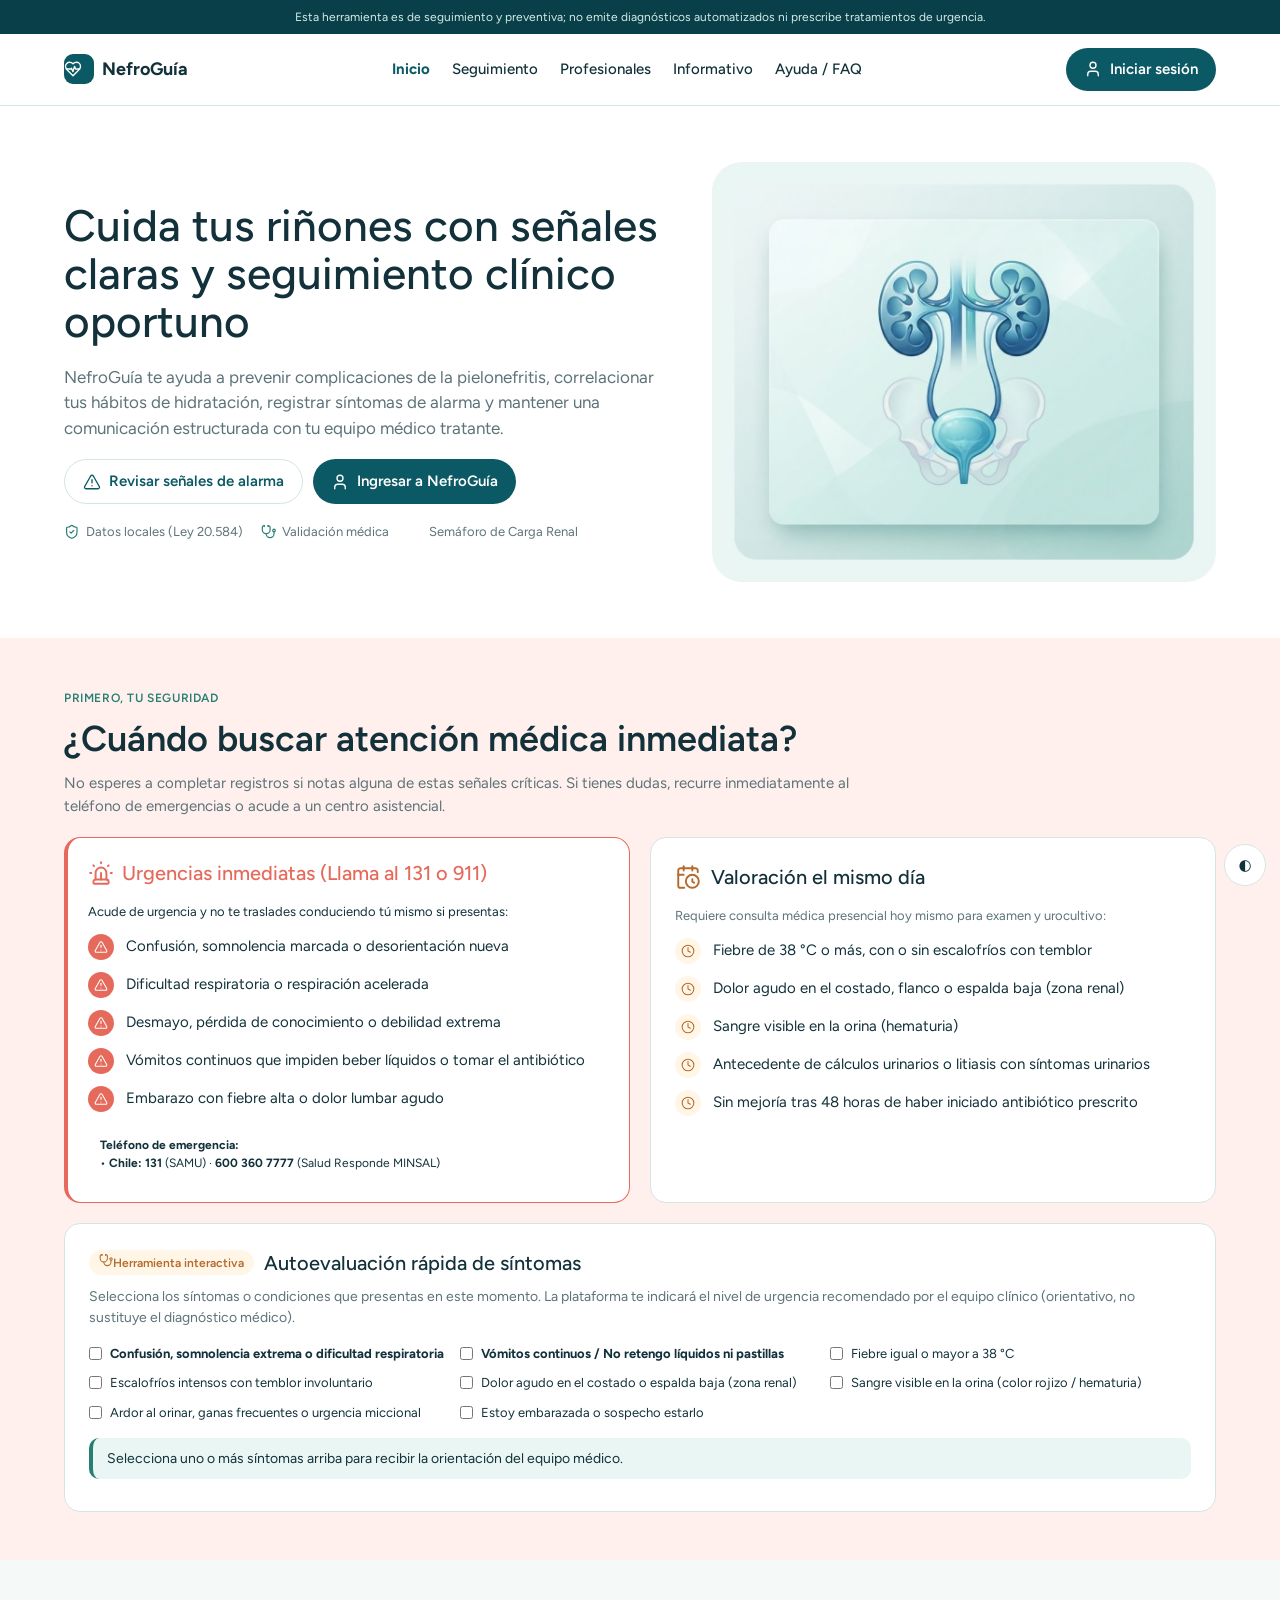
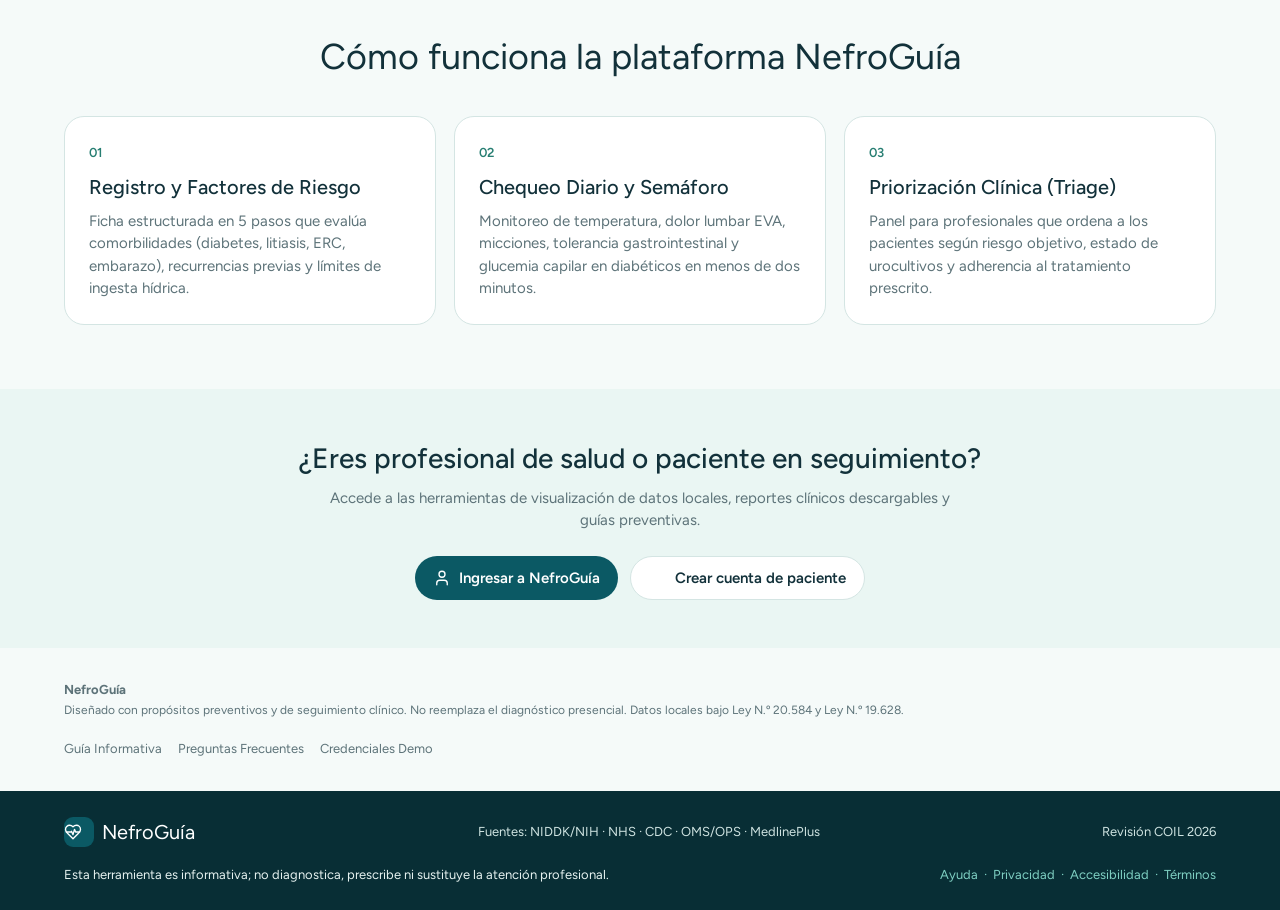
==== index.html @ efc97f4a "Primer commit" ====
<!DOCTYPE html>
<html lang="es">
<head>
<meta charset="utf-8">
<meta name="viewport" content="width=device-width, initial-scale=1, viewport-fit=cover">
<title>NefroGuía · Prevención y Seguimiento de Pielonefritis</title>
<link href="https://fonts.googleapis.com/css2?family=Figtree:wght@400;500;600;700&display=swap" rel="stylesheet">
<link rel="stylesheet" href="css/styles.css">
<link rel="stylesheet" href="css/extras.css">
</head>
<body data-footer>
<div class="bar">Esta herramienta es de seguimiento y preventiva; no emite diagnósticos automatizados ni prescribe tratamientos de urgencia.</div>
<section class="v on" id="inicio">
<header class="top">
  <a class="logo" href="index.html"><i data-i="logo"></i>NefroGuía</a>
  <nav class="nav" aria-label="Navegación principal">
    <a class="on" href="index.html">Inicio</a>
    <a href="registro.html">Seguimiento</a>
    <a href="clinico.html">Profesionales</a>
    <a href="informativo.html">Informativo</a>
    <a href="ayuda.html">Ayuda / FAQ</a>
  </nav>
  <a class="btn" href="acceso.html"><i data-i="user"></i>Iniciar sesión</a>
</header>

<main>
<!-- HERO -->
<div class="hero">
  <div style="display:grid;gap:18px">
    <h1>Cuida tus riñones con señales claras y seguimiento clínico oportuno</h1>
    <p class="mute" style="font-size:17px;line-height:1.5">NefroGuía te ayuda a prevenir complicaciones de la pielonefritis, correlacionar tus hábitos de hidratación, registrar síntomas de alarma y mantener una comunicación estructurada con tu equipo médico tratante.</p>
    <div style="display:flex;gap:10px;flex-wrap:wrap">
      <a class="btn o" href="#alarma" style="color:var(--hl)"><i data-i="alert"></i>Revisar señales de alarma</a>
      <a class="btn" href="acceso.html"><i data-i="user"></i>Ingresar a NefroGuía</a>
    </div>
    <div class="trust">
      <span><i data-i="shield"></i>Datos locales (Ley 20.584)</span>
      <span><i data-i="steth"></i>Validación médica</span>
      <span><i data-i="check"></i>Semáforo de Carga Renal</span>
    </div>
  </div>
  <div class="art">
    <img src="img/hero-renal.png" alt="Ilustración del aparato renal y urinario" loading="eager">
  </div>
</div>

<!-- SECCIÓN ALARMA Y AUTOEVALUACIÓN RÁPIDA (Págs. 15 y 16 del PDF) -->
<div class="sec" id="alarma" style="background:var(--redbg)">
  <span class="eb">Primero, tu seguridad</span>
  <h2 style="margin:4px 0 6px;font-weight:600;font-size:clamp(26px,4vw,36px)">¿Cuándo buscar atención médica inmediata?</h2>
  <p class="mute" style="margin-bottom:20px;max-width:800px">No esperes a completar registros si notas alguna de estas señales críticas. Si tienes dudas, recurre inmediatamente al teléfono de emergencias o acude a un centro asistencial.</p>
  
  <div class="grid" style="grid-template-columns:repeat(auto-fit,minmax(320px,1fr));gap:20px">
    <div class="urg c" style="border-left:4px solid var(--red)">
      <h3 style="color:var(--red);display:flex;align-items:center;gap:8px"><i data-i="siren"></i>Urgencias inmediatas (Llama al 131 o 911)</h3>
      <p style="font-size:13px;margin:4px 0 12px;color:var(--tx)">Acude de urgencia y no te traslades conduciendo tú mismo si presentas:</p>
      <ul class="il">
        <li><span class="b"><i data-i="alert"></i></span>Confusión, somnolencia marcada o desorientación nueva</li>
        <li><span class="b"><i data-i="alert"></i></span>Dificultad respiratoria o respiración acelerada</li>
        <li><span class="b"><i data-i="alert"></i></span>Desmayo, pérdida de conocimiento o debilidad extrema</li>
        <li><span class="b"><i data-i="alert"></i></span>Vómitos continuos que impiden beber líquidos o tomar el antibiótico</li>
        <li><span class="b"><i data-i="alert"></i></span>Embarazo con fiebre alta o dolor lumbar agudo</li>
      </ul>
      <div class="note" style="margin-top:14px;background:var(--card);border-radius:8px;padding:10px 12px;font-size:12px;color:var(--ink)">
        <b>Teléfono de emergencia:</b><br>
        • <b>Chile:</b> <b>131</b> (SAMU) · <b>600 360 7777</b> (Salud Responde MINSAL)<br>
      </div>
    </div>

    <div class="card" style="border-radius:16px;padding:24px">
      <h3 class="ih"><i data-i="calclock"></i>Valoración el mismo día</h3>
      <p style="font-size:13px;margin:4px 0 12px;color:var(--mute)">Requiere consulta médica presencial hoy mismo para examen y urocultivo:</p>
      <ul class="il cl">
        <li><span class="b"><i data-i="clock"></i></span>Fiebre de 38 °C o más, con o sin escalofríos con temblor</li>
        <li><span class="b"><i data-i="clock"></i></span>Dolor agudo en el costado, flanco o espalda baja (zona renal)</li>
        <li><span class="b"><i data-i="clock"></i></span>Sangre visible en la orina (hematuria)</li>
        <li><span class="b"><i data-i="clock"></i></span>Antecedente de cálculos urinarios o litiasis con síntomas urinarios</li>
        <li><span class="b"><i data-i="clock"></i></span>Sin mejoría tras 48 horas de haber iniciado antibiótico prescrito</li>
      </ul>
    </div>
  </div>

  <!-- Contenedor dinámico de autochequeo inyectado por js/index.js -->
  <div id="autocheck-container" style="margin-top:20px"></div>
</div>

<!-- CÓMO FUNCIONA -->
<div class="sec" style="padding:64px 5vw">
  <div class="mid">
    <h2>Cómo funciona la plataforma NefroGuía</h2>
  </div>
  <div class="c3" style="margin-top:32px">
    <div class="card">
      <span class="n">01</span>
      <h3>Registro y Factores de Riesgo</h3>
      <p class="mute">Ficha estructurada en 5 pasos que evalúa comorbilidades (diabetes, litiasis, ERC, embarazo), recurrencias previas y límites de ingesta hídrica.</p>
    </div>
    <div class="card">
      <span class="n">02</span>
      <h3>Chequeo Diario y Semáforo</h3>
      <p class="mute">Monitoreo de temperatura, dolor lumbar EVA, micciones, tolerancia gastrointestinal y glucemia capilar en diabéticos en menos de dos minutos.</p>
    </div>
    <div class="card">
      <span class="n">03</span>
      <h3>Priorización Clínica (Triage)</h3>
      <p class="mute">Panel para profesionales que ordena a los pacientes según riesgo objetivo, estado de urocultivos y adherencia al tratamiento prescrito.</p>
    </div>
  </div>
</div>

<!-- LLAMADO A LA ACCIÓN -->
<div class="sec" style="background:var(--mint);padding:48px 5vw;text-align:center">
  <h2 style="font-size:28px">¿Eres profesional de salud o paciente en seguimiento?</h2>
  <p class="mute" style="max-width:640px;margin:8px auto 24px">Accede a las herramientas de visualización de datos locales, reportes clínicos descargables y guías preventivas.</p>
  <div style="display:flex;justify-content:center;gap:12px;flex-wrap:wrap">
    <a class="btn" href="acceso.html"><i data-i="user"></i>Ingresar a NefroGuía</a>
    <a class="btn o" href="registro.html"><i data-i="form"></i>Crear cuenta de paciente</a>
  </div>
</div>
</main>

<footer class="ft" style="padding:32px 5vw;background:var(--bg);border-top:1px solid var(--bd);font-size:13px;color:var(--mute)">
  <div style="max-width:1200px;margin:auto;display:flex;justify-content:space-between;flex-wrap:wrap;gap:20px;align-items:center">
    <div>
      <b>NefroGuía</b><br>
      <span style="font-size:12px">Diseñado con propósitos preventivos y de seguimiento clínico. No reemplaza el diagnóstico presencial. Datos locales bajo Ley N.º 20.584 y Ley N.º 19.628.</span>
    </div>
    <div style="display:flex;gap:16px">
      <a href="informativo.html">Guía Informativa</a>
      <a href="ayuda.html">Preguntas Frecuentes</a>
      <a href="acceso.html">Credenciales Demo</a>
    </div>
  </div>
</footer>
</section>

<script src="js/app.js"></script>
<script src="js/ui.js"></script>
<script src="js/index.js"></script>
</body>
</html>
---- css/styles.css ----
:root{--hl:#0b5964;--bg:#f5faf9;--card:#fff;--ink:#12313a;--mute:#5d7379;--dk:#0b5964;--dk2:#082e35;--hero:#083f48;--side2:#15393f;--sideon:#184448;--mint:#eaf6f3;--tagbg:#def7f4;--neu:#edf5f7;--acc:#277e72;--red:#e66a5c;--redbg:#fff0ed;--amb:#b66a2b;--ambbg:#fff6e7;--line:#d4e5e3;--bar:#78c9ba;box-sizing:border-box;padding-top:env(safe-area-inset-top,0px);padding-bottom:env(safe-area-inset-bottom,0px)}
@media(prefers-color-scheme:dark){:root:not([data-theme="light"]){--hl:#8fd4c8;--bg:#0a1d21;--card:#102a2f;--ink:#e6f2f0;--mute:#9bb4b8;--mint:#15363a;--tagbg:#174047;--neu:#14323a;--acc:#5fc2b2;--amb:#e0a060;--line:#1f4248;--redbg:#3a1f1c;--ambbg:#3a2c17}}
:root[data-theme="dark"]{--hl:#8fd4c8;--bg:#0a1d21;--card:#102a2f;--ink:#e6f2f0;--mute:#9bb4b8;--mint:#15363a;--tagbg:#174047;--neu:#14323a;--acc:#5fc2b2;--amb:#e0a060;--line:#1f4248;--redbg:#3a1f1c;--ambbg:#3a2c17}
html{scroll-padding-top:env(safe-area-inset-top,0px)}
*{box-sizing:border-box}body{margin:0;background:var(--bg);color:var(--ink);font:15px/1.5 Figtree,system-ui,sans-serif}
h1,h2,h3,p{margin:0}h1{font-size:clamp(28px,5vw,44px);line-height:1.1;font-weight:500}h2{font-size:clamp(22px,3.5vw,30px);font-weight:500}h3{font-size:16px;font-weight:500}
a{color:inherit;text-decoration:none}button{font:inherit;cursor:pointer}:focus-visible{outline:3px solid var(--acc);outline-offset:2px}
.bar{background:var(--hero);color:#d5ebe8;text-align:center;font-size:12px;padding:8px 12px}
.top{display:flex;align-items:center;gap:20px;padding:14px 5vw;background:var(--card);border-bottom:1px solid var(--line);flex-wrap:wrap}
.logo{display:flex;align-items:center;gap:8px;font-weight:700;font-size:18px}.logo i{width:30px;height:30px;border-radius:9px;background:var(--dk);color:#fff;display:grid;place-items:center;font-style:normal}
.nav{display:flex;gap:22px;margin:0 auto;font-weight:500}.nav a.on{font-weight:700;color:var(--hl)}
.btn{border:0;border-radius:99px;padding:10px 18px;font-weight:600;background:var(--dk);color:#fff;display:inline-flex;align-items:center;justify-content:center;gap:8px}.btn.o{background:none;border:1px solid var(--line);color:var(--ink)}.btn.r{background:var(--red)}
.wrap{padding:0 5vw}.sec{padding:48px 5vw}.grid{display:grid;gap:16px;grid-template-columns:repeat(auto-fit,minmax(220px,1fr))}
.card{background:var(--card);border:1px solid var(--line);border-radius:16px;padding:20px}
.tag{display:inline-block;background:var(--tagbg);color:var(--acc);border-radius:99px;padding:3px 12px;font-size:12px;font-weight:600}
.hero{display:grid;grid-template-columns:1.1fr .9fr;gap:32px;align-items:center;padding:56px 5vw;background:var(--card)}
.hero .art{display:block}.hero .art img{display:block;width:100%;height:auto;border-radius:28px}
.mute{color:var(--mute)}.urg{background:var(--redbg);border:1.5px solid var(--red);border-radius:16px;padding:20px}.amb{background:var(--ambbg);color:var(--amb);border-radius:10px;padding:10px 14px}
.dark{background:var(--hero);color:#fff}.cta{display:flex;justify-content:space-between;align-items:center;gap:20px;flex-wrap:wrap;background:var(--hero);color:#fff;border-radius:20px;padding:32px}
.faq{background:var(--card);border:1px solid var(--line);border-radius:12px;margin-bottom:10px}.faq.open{border-color:var(--acc)}.faq button{width:100%;background:none;border:0;text-align:left;padding:14px 18px;font-weight:600;color:var(--ink);display:flex;justify-content:space-between;gap:12px}.faq p,.faq .faq-content{display:none;padding:0 18px 16px;color:var(--mute)}.faq.open p,.faq.open .faq-content{display:block}.faq .faq-content p{display:block;padding:0;color:inherit}
.login{display:grid;grid-template-columns:1fr 1fr;min-height:80vh}.login .l{background:var(--hero);color:#fff;padding:56px 5vw;display:flex;flex-direction:column;justify-content:center;gap:16px}.login .r{display:grid;place-items:center;padding:24px}
.role{display:grid;grid-template-columns:1fr 1fr;gap:10px;margin:14px 0}.role button{border:1.5px solid var(--line);background:var(--card);color:var(--ink);border-radius:12px;padding:10px;text-align:left}.role .on{border-color:var(--acc);background:var(--mint)}
input,select{width:100%;padding:10px 12px;border:1px solid var(--line);border-radius:10px;background:var(--card);color:var(--ink);font:inherit;margin:4px 0 12px}label{font-size:13px;font-weight:600}
.app{display:grid;grid-template-columns:240px 1fr;min-height:100vh}.side{background:var(--dk2);color:#cfe6e2;padding:20px 14px;display:flex;flex-direction:column;gap:6px}.side a{padding:9px 12px;border-radius:10px}.side a.on{background:var(--sideon);color:#fff}
.main{padding:0 0 32px;display:flex;flex-direction:column;min-width:0}.head{display:flex;justify-content:space-between;align-items:center;gap:12px;flex-wrap:wrap}
.kpi b{display:block;font-size:26px;font-weight:500}.two{display:grid;grid-template-columns:1.5fr 1fr;gap:16px}
.row{display:flex;justify-content:space-between;align-items:center;gap:10px;padding:11px 14px;border-radius:10px;background:var(--neu);margin-bottom:8px;font-size:14px}.row.w{background:var(--ambbg);color:var(--amb)}
.bars{display:flex;gap:12px;height:170px;margin:14px 0}.bars .bc{flex:1;display:flex;flex-direction:column;gap:8px;align-items:stretch}.bars .bw{flex:1;display:flex;align-items:flex-end}.bars i{display:block;width:100%;background:var(--bar);border-radius:8px 8px 0 0}.bars .bc:last-child i{background:var(--dk)}.bars small{text-align:center;font-size:12px;color:var(--mute)}
table{width:100%;border-collapse:collapse;font-size:14px}th{text-align:left;color:var(--mute);font-size:12px;padding:8px}td{padding:12px 8px;border-top:1px solid var(--line)}.tw{overflow-x:auto}
.pill{border-radius:99px;padding:3px 10px;font-size:12px;font-weight:600;background:var(--mint);color:var(--acc);white-space:nowrap}.pill.r{background:var(--redbg);color:var(--red)}.pill.a{background:var(--ambbg);color:var(--amb)}
.steps{display:grid;grid-template-columns:230px 1fr;gap:28px;padding:28px 5vw}.steps li{padding:8px 0;list-style:none;color:var(--mute)}.steps li.on{color:var(--ink);font-weight:700}
.ck{display:grid;grid-template-columns:repeat(auto-fit,minmax(200px,1fr));gap:10px}.ck label{font-weight:400;display:flex;gap:8px;align-items:center}.ck input{width:auto;margin:0}
.ep{display:grid;grid-template-columns:110px 1fr 1fr;gap:8px;margin-bottom:8px;align-items:center}.ep span:nth-child(2){background:var(--ambbg);color:var(--amb);padding:8px 12px;border-radius:8px}.ep span:nth-child(3){background:var(--mint);color:var(--acc);padding:8px 12px;border-radius:8px}
.v{display:none}.v.on{display:block}.side-h{display:none}
@media(max-width:820px){.hero,.login,.two,.steps,.app{grid-template-columns:1fr}.side{flex-direction:row;overflow-x:auto}.nav{display:none}.ep{grid-template-columns:1fr}}
@media(prefers-reduced-motion:no-preference){.v.on{animation:f .25s}@keyframes f{from{opacity:.4}}}
---- css/extras.css ----
/* Componentes nuevos de NefroGuía */
.toast{position:fixed;left:50%;bottom:24px;transform:translateX(-50%);background:var(--dk);color:#fff;padding:12px 20px;border-radius:99px;font-weight:600;z-index:99;box-shadow:0 8px 24px #0004}
.theme{position:fixed;right:14px;bottom:14px;z-index:90;border:1px solid var(--line);background:var(--card);color:var(--ink);border-radius:99px;width:42px;height:42px}
[hidden]{display:none!important}
.tl{display:flex;align-items:center;gap:10px}.dot{width:14px;height:14px;border-radius:50%;background:#2e9e5b;flex:none}.dot.a{background:#e0902b}.dot.r{background:var(--red)}
.sem{display:flex;gap:14px;align-items:center}.sem .lamp{display:flex;flex-direction:column;gap:5px;background:var(--dk2);padding:8px;border-radius:12px}.sem .lamp i{width:16px;height:16px;border-radius:50%;background:#ffffff22}.sem .lamp i.on.g{background:#2e9e5b}.sem .lamp i.on.a{background:#e0902b}.sem .lamp i.on.r{background:var(--red)}
.nudge{border-left:4px solid var(--acc);background:var(--mint);border-radius:10px;padding:10px 14px;margin-bottom:8px}.nudge.r{border-color:var(--red);background:var(--redbg)}.nudge.a{border-color:var(--amb);background:var(--ambbg)}
.fg{display:grid;grid-template-columns:repeat(auto-fit,minmax(180px,1fr));gap:0 14px}
.chat{display:flex;flex-direction:column;gap:8px;max-height:280px;overflow:auto;margin-bottom:10px}.msg{max-width:80%;padding:8px 12px;border-radius:14px;background:var(--mint)}.msg.me{align-self:flex-end;background:var(--dk);color:#fff}.msg small{display:block;opacity:.7}
.qr{display:flex;gap:6px;flex-wrap:wrap;margin-bottom:10px}.qr button{border:1px solid var(--line);background:var(--card);color:var(--ink);border-radius:99px;padding:5px 12px;font-size:13px}
.stepper{display:flex;align-items:center;gap:12px}.stepper button{width:38px;height:38px;border-radius:50%;border:1px solid var(--line);background:var(--card);color:var(--ink);font-size:20px}
.side a{cursor:pointer}.err{color:var(--red);font-size:12px;margin:-8px 0 10px}
.edu{display:grid;gap:10px}.edu .card h3{margin-bottom:4px}
@media print{.side,.bar,.theme,.btn,.qr{display:none!important}.app{display:block}}

.hint{display:block;margin:-8px 0 12px;font-size:12px;color:var(--mute)}
.pwr{list-style:none;margin:-4px 0 8px;padding:0;display:grid;gap:2px;font-size:12px;color:var(--mute)}
.pwr li::before{content:"○ ";color:var(--mute)}.pwr li.ok{color:var(--acc)}.pwr li.ok::before{content:"✔ ";color:var(--acc)}
.pws{height:6px;border-radius:99px;background:var(--neu);margin:0 0 12px;overflow:hidden}.pws i{display:block;height:100%;width:0;border-radius:99px;background:var(--red);transition:width .2s}
.pws.m i{background:var(--amb)}.pws.f i{background:var(--acc)}
.pwl{display:block;font-size:12px;margin:-8px 0 12px;color:var(--mute)}

/* ====== Iconos ====== */
.ic{display:inline-block;width:1.2em;height:1.2em;stroke:currentColor;fill:none;stroke-width:1.8;stroke-linecap:round;stroke-linejoin:round;flex:none;vertical-align:-.22em}
i[data-i]{font-style:normal;display:inline-flex;align-items:center}
.logo .ic{width:18px;height:18px}
em{font-style:normal}
input[type=checkbox]{width:auto;margin:0}
/* ====== Barra lateral y cabecera de app ====== */
@media(min-width:821px){.side{position:sticky;top:0;height:100vh;align-self:start;overflow-y:auto}}
.brand{display:flex;align-items:center;gap:10px;font-size:20px;color:#fff;margin-bottom:14px}
.brand i{width:36px;height:36px;border-radius:10px;background:var(--dk);display:grid;place-items:center}
.brand .ic{width:20px;height:20px}
.rc{background:var(--side2);border-radius:12px;padding:12px 14px;margin-bottom:14px}
.rc span{display:block;font-size:11px;font-weight:600;letter-spacing:.04em;color:#8fd4c8}
.rc b{display:block;color:#fff;font-weight:500;font-size:15px}
.side a{display:flex;align-items:center;gap:12px;color:#cfe6e2}.side a:hover{background:var(--side2)}
.side a.out{margin-top:auto}
.hc{background:var(--side2);border-radius:12px;padding:14px;margin-top:14px;font-size:12px;line-height:1.4;color:#b9d6d3}
.hc b{display:block;color:#fff;font-size:13px;font-weight:600;margin-bottom:4px}
.main>.bar{width:100%}
[data-panel]{padding:0 4vw}
[data-panel="0"]{display:flex;flex-direction:column;gap:18px}
[data-panel]>.head:first-child,[data-panel]>h2:first-child{margin:0 -4vw 18px;padding:16px 4vw;background:var(--card);border-bottom:1px solid var(--line)}
[data-panel="0"]>.head:first-child{margin-bottom:0}
[data-panel]>.head:first-child h2,[data-panel]>h2:first-child{font-size:24px}
.hr{display:flex;align-items:center;gap:10px}
.av{display:grid;place-items:center;width:40px;height:40px;border-radius:50%;background:var(--mint);color:var(--hl);font-size:13px;font-weight:600}
.btn.o{background:var(--card)}
.kpi small.mute{color:var(--acc)}
/* alerta del paciente */
.urg.al{display:flex;gap:16px;align-items:center;flex-wrap:wrap}
.urg.al>div{flex:1;min-width:240px}
.ai{display:grid;place-items:center;width:46px;height:46px;border-radius:50%;background:var(--red);color:#fff;flex:none}
.ai .ic{width:22px;height:22px}
.urg h3{color:var(--red)}
/* filas con ícono */
.row .rl{display:flex;align-items:center;gap:12px;color:var(--mute)}
.row.w .rl{color:var(--amb)}
.ti{display:grid;place-items:center;width:36px;height:36px;border-radius:10px;background:var(--card);color:var(--acc);flex:none}
.row.w .ti{color:var(--amb)}
.row{padding:12px 14px}
.row b{font-weight:500}.row.w b{color:var(--amb)}
.card.head{align-items:center}
.card.head .ti{background:var(--mint)}
.card.head>.rl{display:flex;align-items:center;gap:12px}
/* tabla clínica */
.pn{display:flex;align-items:center;gap:12px}
.av2{display:grid;place-items:center;width:38px;height:38px;border-radius:50%;background:var(--mint);color:var(--acc);font-size:12px;font-weight:600;flex:none}
.av2.r{background:var(--redbg);color:var(--red)}.av2.a{background:var(--ambbg);color:var(--amb)}
td .ic{color:var(--mute);margin-left:8px}
.sub{font-size:13px;color:var(--mute)}
.banner{display:flex;gap:12px;align-items:center;background:var(--mint);border-radius:12px;padding:12px 16px;font-size:14px}
.banner .ic{color:var(--acc);width:20px;height:20px}
/* ====== Pie de página ====== */
.ft{background:var(--dk2);color:#cfe3e1;padding:26px 5vw;display:grid;gap:18px;font-size:13px}
.ft1,.ft2{display:flex;justify-content:space-between;align-items:center;gap:18px;flex-wrap:wrap}
.ft .logo{color:#fff;font-size:20px;font-weight:400}.ft .logo i{background:var(--dk)}
.ft2{color:#e6f2f0}.ft2 nav{display:flex;gap:6px;color:#7fd0c3}.ft2 nav a+a::before{content:"·";margin-right:6px;color:#7fd0c3}
/* ====== Inicio ====== */
.eb{font-size:12px;font-weight:600;letter-spacing:.05em;text-transform:uppercase;color:var(--acc)}
.trust{display:flex;gap:18px;flex-wrap:wrap;font-size:13px;color:var(--mute)}.trust span{display:inline-flex;align-items:center;gap:6px}.trust .ic{color:var(--acc)}
.urg.c{background:var(--card)}
.urg h3,.card h3.ih{display:flex;align-items:center;gap:10px;font-size:20px;margin-bottom:14px}
.card h3.ih{color:var(--ink)}.card h3.ih .ic{color:var(--amb);width:26px;height:26px}
.urg h3 .ic{width:26px;height:26px}
.il{list-style:none;padding:0;margin:0;display:grid;gap:12px}
.il li{display:flex;gap:12px;align-items:center}
.il .b{display:grid;place-items:center;width:26px;height:26px;border-radius:50%;background:var(--red);color:#fff;flex:none}
.il .b .ic{width:14px;height:14px}
.il.cl .b{background:var(--ambbg);color:var(--amb)}
.note{font-size:12px;color:var(--mute);margin-top:14px}
.c3{display:grid;grid-template-columns:repeat(auto-fit,minmax(240px,1fr));gap:18px}
.c3 .card{padding:24px;border-radius:20px}.c3 .n{font-size:13px;font-weight:600;color:var(--acc)}.c3 h3{font-size:20px;margin:8px 0}
.mid{text-align:center;margin-bottom:28px}.mid h2{margin-top:6px;font-size:clamp(26px,4vw,36px);font-weight:400}
/* ====== Acceso ====== */
.login .l{justify-content:flex-start;padding:72px 5vw 32px}
.login .l .eb{color:#7fd0c3}.login .l h1{font-weight:400;font-size:clamp(32px,4vw,48px)}
.ph{display:block;width:100%;max-width:456px;border-radius:20px;margin-top:8px}
.lk{margin-top:auto;padding-top:40px;display:flex;gap:10px;align-items:center;font-size:13px;color:#b9d6d3}
.login .r{display:flex;flex-direction:column;align-items:center;justify-content:flex-start;padding:56px 24px;gap:18px}
.login .card{border-radius:24px;padding:30px;box-shadow:0 12px 32px rgba(8,46,53,.08)}
.role button{display:flex;align-items:center;gap:12px;border-radius:14px;padding:12px}
.role button b{display:block;font-weight:500}.role button small{display:block;font-size:12px;line-height:1.3;margin-top:2px}
.role .ti{background:var(--mint);color:var(--acc);width:40px;height:40px}
.role .on .ti{background:var(--acc);color:#fff}
.role .tick{display:none;margin-left:auto;color:var(--acc)}.role .on .tick{display:inline-flex}
.lr{display:flex;justify-content:space-between;align-items:center;gap:10px;margin:-2px 0 18px;font-size:13px}
.lr label{display:flex;align-items:center;gap:8px;font-weight:400;color:var(--mute)}.lr a{color:var(--hl);font-weight:500}
.sp{display:flex;align-items:center;gap:8px;font-size:13px;color:var(--mute)}.sp a{color:var(--hl)}
/* ====== Registro ====== */
.steps aside{display:grid;gap:18px;align-content:start}
.steps li[data-go]{display:flex;align-items:center;gap:12px}
.sn{display:grid;place-items:center;width:30px;height:30px;border-radius:50%;background:var(--neu);font-size:13px;font-weight:600;color:var(--mute);flex:none}
.steps li.on .sn{background:var(--dk);color:#fff}.steps li.done .sn{background:var(--acc);color:#fff}
.pcard{background:var(--mint);border-radius:14px;padding:16px;font-size:13px;color:var(--mute)}.pcard .ic{color:var(--acc);width:22px;height:22px;margin-bottom:8px}.pcard b{display:block;color:var(--ink);font-weight:600;font-size:14px;margin-bottom:2px}
.pgr{display:flex;justify-content:space-between;gap:16px;align-items:flex-end}.pgr h1{font-weight:400}
.stw{display:inline-flex;align-items:center;gap:8px;margin-left:auto;font-size:13px;color:var(--mute)}
.top .hl{font-weight:600;color:var(--hl);display:inline-flex;align-items:center;gap:8px}
/* ====== Informativo ====== */
.gh{display:grid;grid-template-columns:1fr 360px;background:#102d35;color:#fff;border-radius:24px;overflow:hidden;margin:28px 5vw 0}
.gh>div:first-child{padding:36px 40px;display:grid;gap:14px;align-content:center}
.gh h1{font-weight:400;font-size:clamp(32px,4vw,44px)}.gh p{color:#cfe3e1}
.gh img{display:block;width:100%;height:100%;object-fit:cover}
.chips{display:flex;gap:12px;align-items:center;font-size:12px;color:#b9d6d3;flex-wrap:wrap}
.chips .tag{background:#e3f2fa;color:#0c4a6e}
.st3{display:flex;gap:0;flex-wrap:wrap;margin-top:8px}.st3 div{padding:0 24px;border-left:1px solid #ffffff33}.st3 div:first-child{padding-left:0;border:0}
.st3 b{display:block;font-size:20px;font-weight:500;color:#7fd0c3}.st3 small{font-size:12px;color:#b9d6d3}
.gl{display:grid;grid-template-columns:220px 1fr;gap:24px;padding:24px 5vw 56px;align-items:start}
.toc{position:sticky;top:16px;background:var(--card);border:1px solid var(--line);border-radius:16px;padding:16px}
.toc span{display:block;font-size:12px;letter-spacing:.04em;margin-bottom:8px}
.toc a{display:flex;gap:10px;align-items:center;padding:10px;border-radius:10px;color:var(--mute)}.toc a.on{background:var(--mint);color:var(--ink);font-weight:500}
.gc{display:grid;gap:20px}.gc section{background:var(--card);border:1px solid var(--line);border-radius:18px;padding:24px 28px;scroll-margin-top:16px}
.gc h2{font-size:20px;font-weight:600;margin-bottom:2px}.gc .sub{margin-bottom:14px}
.two2{display:grid;grid-template-columns:1fr 1fr;gap:16px;margin-top:14px}
.mini{border-radius:12px;padding:16px}.mini h3{display:flex;gap:8px;align-items:center;margin-bottom:6px;font-weight:600}
.mini.bl{background:#eaf2f8;color:#0c2342}.mini.bl h3{color:#1a5fa0}
.mini.pk{background:#fbeaec;color:#4a1220}.mini.pk h3{color:#c0344b}

/* ===== Modo oscuro: tarjetas mini azul y rosa ===== */
@media(prefers-color-scheme:dark){
  :root:not([data-theme="light"]) .mini.bl{background:#0d2a3e;color:#cce7f5}
  :root:not([data-theme="light"]) .mini.bl h3{color:#7fd4f0}
  :root:not([data-theme="light"]) .mini.pk{background:#3a1a24;color:#f5cdd6}
  :root:not([data-theme="light"]) .mini.pk h3{color:#f07080}
  :root:not([data-theme="light"]) .chips .tag{background:#1a3a4a;color:#9bd4f0}
  :root:not([data-theme="light"]) .mini.bl .ls{color:#cce7f5}
  :root:not([data-theme="light"]) .mini.pk .ls{color:#f5cdd6}
}
:root[data-theme="dark"] .mini.bl{background:#0d2a3e;color:#cce7f5}
:root[data-theme="dark"] .mini.bl h3{color:#7fd4f0}
:root[data-theme="dark"] .mini.pk{background:#3a1a24;color:#f5cdd6}
:root[data-theme="dark"] .mini.pk h3{color:#f07080}
:root[data-theme="dark"] .chips .tag{background:#1a3a4a;color:#9bd4f0}
:root[data-theme="dark"] .mini.bl .ls{color:#cce7f5}
:root[data-theme="dark"] .mini.pk .ls{color:#f5cdd6}
.hd{display:flex;gap:14px;align-items:center;margin-bottom:14px}.hd .ti{background:var(--redbg);color:var(--red);width:42px;height:42px}.hd h2{margin:0}
.al2{display:grid;grid-template-columns:1fr 1fr;gap:16px 28px}.al2 div{display:flex;gap:12px}.al2 .ic{color:var(--red);margin-top:2px}.al2 b{display:block;font-weight:600;font-size:14px}.al2 small{color:var(--mute)}
.em{margin-top:18px;background:var(--redbg);border-radius:12px;padding:14px 16px;color:var(--ink)}
.ls{margin:10px 0 0;padding-left:20px;display:grid;gap:6px;color:var(--ink)}
@media(max-width:900px){.gh,.gl,.two2,.al2{grid-template-columns:1fr}.toc{position:static}.gh img{height:220px}}
@media(max-width:820px){.side .hc,.side .rc{display:none}.side{position:static;height:auto}.side a.out{margin-top:0}.brand{margin:0 12px 0 0;white-space:nowrap}}

.pwr li{padding:0}
.steps li:first-child{color:var(--ink)}
.pill{border:0}
.login{min-height:calc(100vh - 110px)}
.bars{justify-content:space-around}.bars .bc{max-width:64px}

/* Estilos de Triage y Reporte Clínico */
.row-selected{background:var(--tagbg)!important;font-weight:600}
#triage-table tr{transition:background .15s}
#triage-table tr:hover{background:var(--neu)}
.report-card{border-radius:18px;box-shadow:0 8px 30px rgba(8,46,53,.08)}
@media print{
  body{background:#fff;color:#000}
  .side,.bar,.theme,.btn,.qr,header,.top,.lr,.sp,#nav,.pgr{display:none!important}
  .app{display:block;width:100%!important}
  .main{padding:0!important}
  .report-card{border:none!important;box-shadow:none!important;padding:0!important}
  .card{box-shadow:none!important;border:1px solid #ddd!important}
}
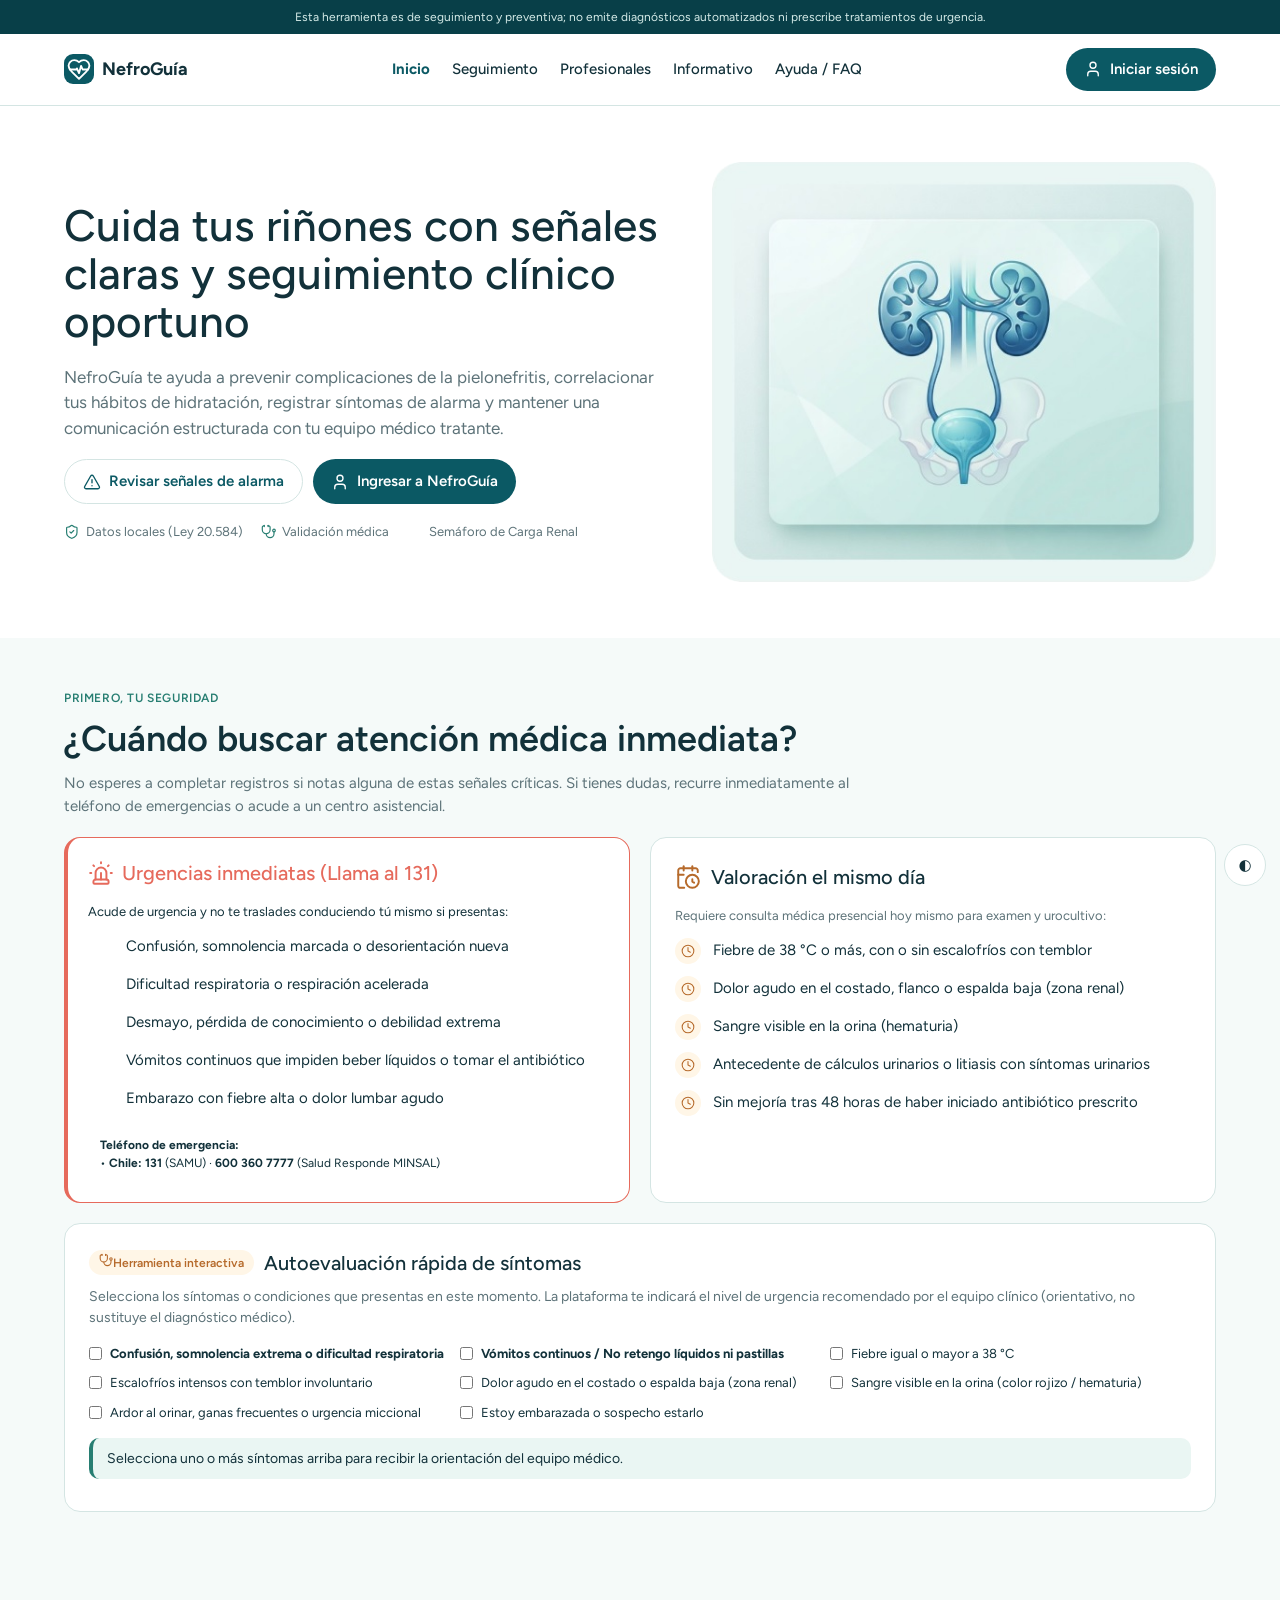
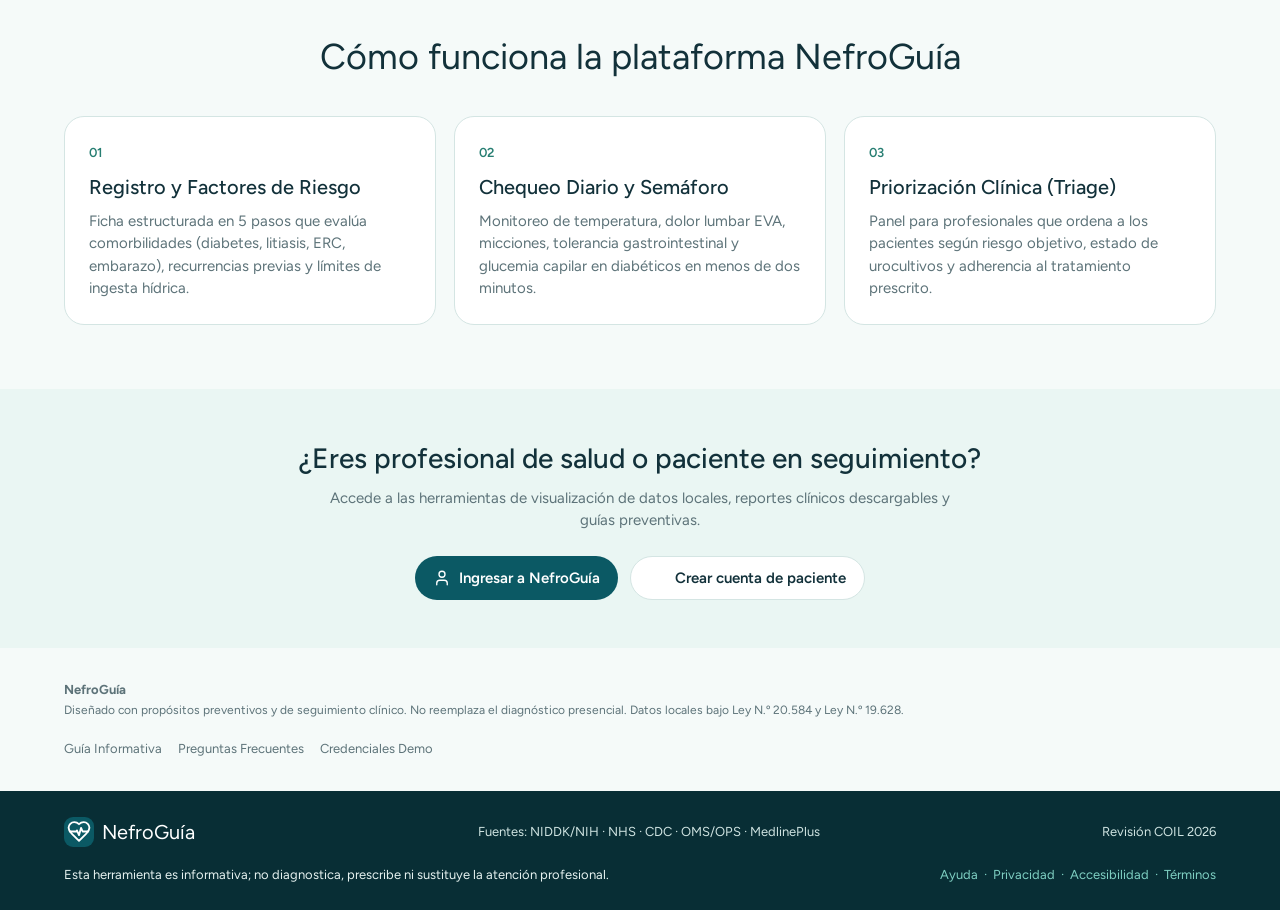
==== commit 0cbb7402: "cambios y actualizaciones" ====
--- a/index.html
+++ b/index.html
@@ -15,7 +15,7 @@
   <a class="logo" href="index.html"><i data-i="logo"></i>NefroGuía</a>
   <nav class="nav" aria-label="Navegación principal">
     <a class="on" href="index.html">Inicio</a>
-    <a href="registro.html">Seguimiento</a>
+    <a href="acceso.html">Seguimiento</a>
     <a href="clinico.html">Profesionales</a>
     <a href="informativo.html">Informativo</a>
     <a href="ayuda.html">Ayuda / FAQ</a>
@@ -45,14 +45,14 @@
 </div>
 
 <!-- SECCIÓN ALARMA Y AUTOEVALUACIÓN RÁPIDA (Págs. 15 y 16 del PDF) -->
-<div class="sec" id="alarma" style="background:var(--redbg)">
+<div class="sec" id="alarma" style="background:var(--#1e3235)">
   <span class="eb">Primero, tu seguridad</span>
   <h2 style="margin:4px 0 6px;font-weight:600;font-size:clamp(26px,4vw,36px)">¿Cuándo buscar atención médica inmediata?</h2>
   <p class="mute" style="margin-bottom:20px;max-width:800px">No esperes a completar registros si notas alguna de estas señales críticas. Si tienes dudas, recurre inmediatamente al teléfono de emergencias o acude a un centro asistencial.</p>
   
   <div class="grid" style="grid-template-columns:repeat(auto-fit,minmax(320px,1fr));gap:20px">
     <div class="urg c" style="border-left:4px solid var(--red)">
-      <h3 style="color:var(--red);display:flex;align-items:center;gap:8px"><i data-i="siren"></i>Urgencias inmediatas (Llama al 131 o 911)</h3>
+      <h3 style="color:var(--red);display:flex;align-items:center;gap:8px"><i data-i="siren"></i>Urgencias inmediatas (Llama al 131)</h3>
       <p style="font-size:13px;margin:4px 0 12px;color:var(--tx)">Acude de urgencia y no te traslades conduciendo tú mismo si presentas:</p>
       <ul class="il">
         <li><span class="b"><i data-i="alert"></i></span>Confusión, somnolencia marcada o desorientación nueva</li>
--- a/css/extras.css
+++ b/css/extras.css
@@ -16,14 +16,14 @@
 .hint{display:block;margin:-8px 0 12px;font-size:12px;color:var(--mute)}
 .pwr{list-style:none;margin:-4px 0 8px;padding:0;display:grid;gap:2px;font-size:12px;color:var(--mute)}
 .pwr li::before{content:"○ ";color:var(--mute)}.pwr li.ok{color:var(--acc)}.pwr li.ok::before{content:"✔ ";color:var(--acc)}
-.pws{height:6px;border-radius:99px;background:var(--neu);margin:0 0 12px;overflow:hidden}.pws i{display:block;height:100%;width:0;border-radius:99px;background:var(--red);transition:width .2s}
+.pws{height:6px;border-radius:99px;background:var(--neu);margin:0 0 12px;overflow:hidden}.pws i{display:block;height:100%;width:0;border-radius:99px;background:var(--#1e3235);transition:width .2s}
 .pws.m i{background:var(--amb)}.pws.f i{background:var(--acc)}
 .pwl{display:block;font-size:12px;margin:-8px 0 12px;color:var(--mute)}
 
 /* ====== Iconos ====== */
 .ic{display:inline-block;width:1.2em;height:1.2em;stroke:currentColor;fill:none;stroke-width:1.8;stroke-linecap:round;stroke-linejoin:round;flex:none;vertical-align:-.22em}
 i[data-i]{font-style:normal;display:inline-flex;align-items:center}
-.logo .ic{width:18px;height:18px}
+.logo .ic{width:30px;height:25px}
 em{font-style:normal}
 input[type=checkbox]{width:auto;margin:0}
 /* ====== Barra lateral y cabecera de app ====== */
@@ -51,7 +51,7 @@
 /* alerta del paciente */
 .urg.al{display:flex;gap:16px;align-items:center;flex-wrap:wrap}
 .urg.al>div{flex:1;min-width:240px}
-.ai{display:grid;place-items:center;width:46px;height:46px;border-radius:50%;background:var(--red);color:#fff;flex:none}
+.ai{display:grid;place-items:center;width:46px;height:46px;border-radius:50%;background:var(--#1e3235);color:#fff;flex:none}
 .ai .ic{width:22px;height:22px}
 .urg h3{color:var(--red)}
 /* filas con ícono */
@@ -86,7 +86,7 @@
 .urg h3 .ic{width:26px;height:26px}
 .il{list-style:none;padding:0;margin:0;display:grid;gap:12px}
 .il li{display:flex;gap:12px;align-items:center}
-.il .b{display:grid;place-items:center;width:26px;height:26px;border-radius:50%;background:var(--red);color:#fff;flex:none}
+.il .b{display:grid;place-items:center;width:26px;height:26px;border-radius:50%;background:var(--#1e3235);color:#fff;flex:none}
 .il .b .ic{width:14px;height:14px}
 .il.cl .b{background:var(--ambbg);color:var(--amb)}
 .note{font-size:12px;color:var(--mute);margin-top:14px}
